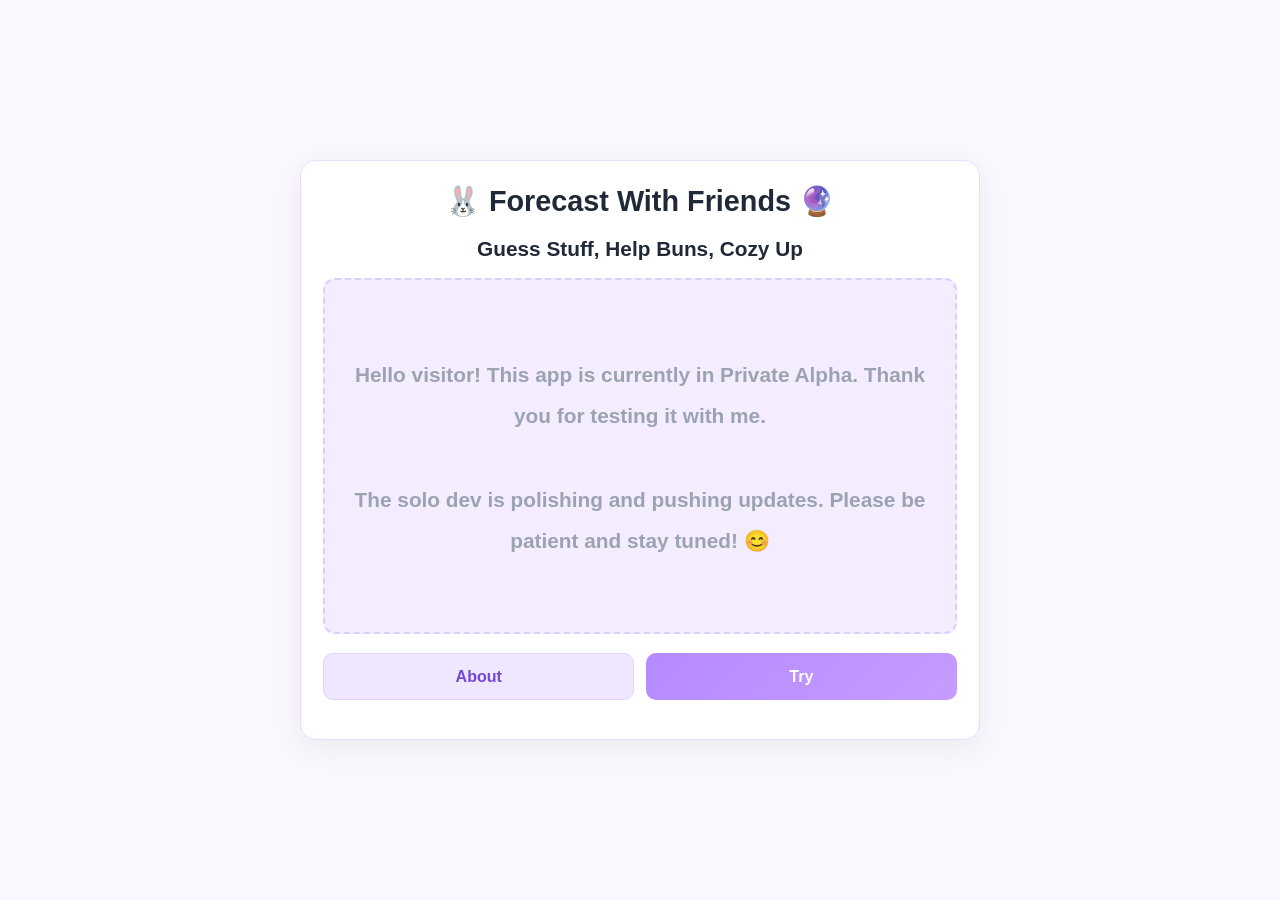
==== index.html @ 765ab9bd "Update title and headings for consistency" ====
<!DOCTYPE html>
<html lang="en">
<head>
  <meta charset="UTF-8" />
  <meta name="viewport" content="width=device-width, initial-scale=1.0" />
  <title> 🐰 Forecast With Friends 🔮 </title>
  <style>
    :root{
      --bg: #faf7ff;
      --card: #ffffff;
      --text: #1f2937;
      --muted: #6b7280;
      --accent: #b48aff;
      --accent-2: #c59cff;
      --border: #e9deff;
      --media-border: #dbcfff;
      --media-bg: #f3edff;
      --media-text: #9b73ff;
      --media-small: #8f6dff;
      --media-muted: #7759d1;
    }

    * { box-sizing: border-box; }

    body {
      margin: 0;
      min-height: 100vh;
      font-family: Arial, Helvetica, sans-serif;
      background: var(--bg);
      color: var(--text);
      display: flex;
      align-items: center;
      justify-content: center;
      padding: 1rem;
    }

    .page {
      width: min(680px, 100%);
      background: var(--card);
      border: 1px solid var(--border);
      border-radius: 16px;
      padding: 1.4rem;
      box-shadow: 0 8px 30px rgba(0,0,0,0.06);
    }

    h1 {
      margin: 0 0 1rem;
      text-align: center;
      font-size: 1.8rem;
      line-height: 1.25;
    }

    h2 {
      margin: 0 0 1rem;
      text-align: center;
      font-size: 1.3rem;
      line-height: 1.25;
    }

    .media-slot {
      margin: 0 auto 1.2rem;
      width: 100%;
      aspect-ratio: 16 / 9;
      border: 2px dashed var(--media-border);
      border-radius: 12px;
      background: var(--media-bg);
      display: flex;
      flex-direction: column;
      align-items: center;
      justify-content: center;
      text-align: center;
      padding: 1rem;
      color: var(--media-text);
      font-weight: 600;
      gap: 0.75rem;
    }

    #placeholderText {
      color: var(--media-small);
      font-weight: 600;
    }

    .learn-copy {
      display: none;
      text-align: center;
      color: var(--media-muted);
      line-height: 1.5;
      max-width: 100%;
    }

    .learn-copy.visible {
      display: block;
      animation: fadeIn .2s ease-out;
    }

    .hidden {
      display: none;
    }

    .actions {
      display: grid;
      grid-template-columns: 1fr 1fr;
      gap: 0.75rem;
      margin-bottom: 1rem;
    }

    #alphaNotice { text-align: center; font-size: 1.3rem; line-height: 2; }

    button {
      padding: 0.85rem 1rem;
      border: none;
      border-radius: 10px;
      font-weight: 700;
      cursor: pointer;
      font-size: 1rem;
    }

    #learnBtn {
      background: #efe6ff;
      color: #7446d6;
      border: 1px solid #dfd2ff;
    }

    #tryBtn {
      background: linear-gradient(135deg, var(--accent), var(--accent-2));
      color: white;
    }

    .muted {
      color: #9ca3af;
      margin: 0;
      line-height: 1.5;
      max-width: 36rem;
    }

    .status-note {
      display: block;
      margin-top: 0.25rem;
    }

    @keyframes fadeIn {
      from { opacity: 0; transform: translateY(-4px); }
      to { opacity: 1; transform: translateY(0); }
    }

    @media (max-width: 480px) {
      .actions {
        grid-template-columns: 1fr;
      }
      h1 { font-size: 1.45rem; }
      .media-slot { padding: 0.75rem; }
    }
  </style>
</head>
<body>
  <main class="page">
    <h1> 🐰 Forecast With Friends 🔮 </h1>
    <h2> Guess Stuff, Help Buns, Cozy Up </h2>

    <section class="media-slot" id="mediaSlot" aria-label="Media or info area">
      <small id="placeholderText" class="hidden">Image / animation placeholder</small>

      <div class="muted status-note" id="alphaNotice">
        <p> Hello visitor! This app is currently in Private Alpha. Thank you for testing it with me. <br>
        <br> The solo dev is polishing and pushing updates. Please be patient and stay tuned! 😊 </p>
      </div>
      <div id="learnPanel" class="learn-copy">
        <p> Save forecasts for different events and get shareable scores of your accuracy. <br>
          <br> Play this game to compete socially, win cute prizes, and build accurate forecasting skills. <br>
          <br> Click <strong> Try </strong> to make a 1st forecast & start your cozy FWF journey :)
        </p>
      </div>
    </section>

    <div class="actions">
      <button type="button" id="learnBtn">About</button>
      <button type="button" id="tryBtn">Try</button>
    </div>
  </main>

  <script>
    const learnBtn = document.getElementById("learnBtn");
    const tryBtn = document.getElementById("tryBtn");
    const learnPanel = document.getElementById("learnPanel");
    const placeholderText = document.getElementById("placeholderText");
    const alphaNotice = document.getElementById("alphaNotice");
    placeholderText.classList.add("hidden");
    alphaNotice.classList.remove("hidden");

    learnBtn.addEventListener("click", () => {
      const isShowing = learnPanel.classList.toggle("visible");
      placeholderText.classList.toggle("hidden", isShowing);
      alphaNotice.classList.toggle("hidden", isShowing);
      learnBtn.textContent = isShowing ? "Hide About" : "About";
    });

    tryBtn.addEventListener("click", () => {
      learnPanel.classList.remove("visible");
      placeholderText.classList.add("hidden");
      alphaNotice.classList.remove("hidden");
      learnBtn.textContent = "About";

      setTimeout(() => {
        window.location.href = "home";
      }, 100);
    });
  </script>
</body>
</html>
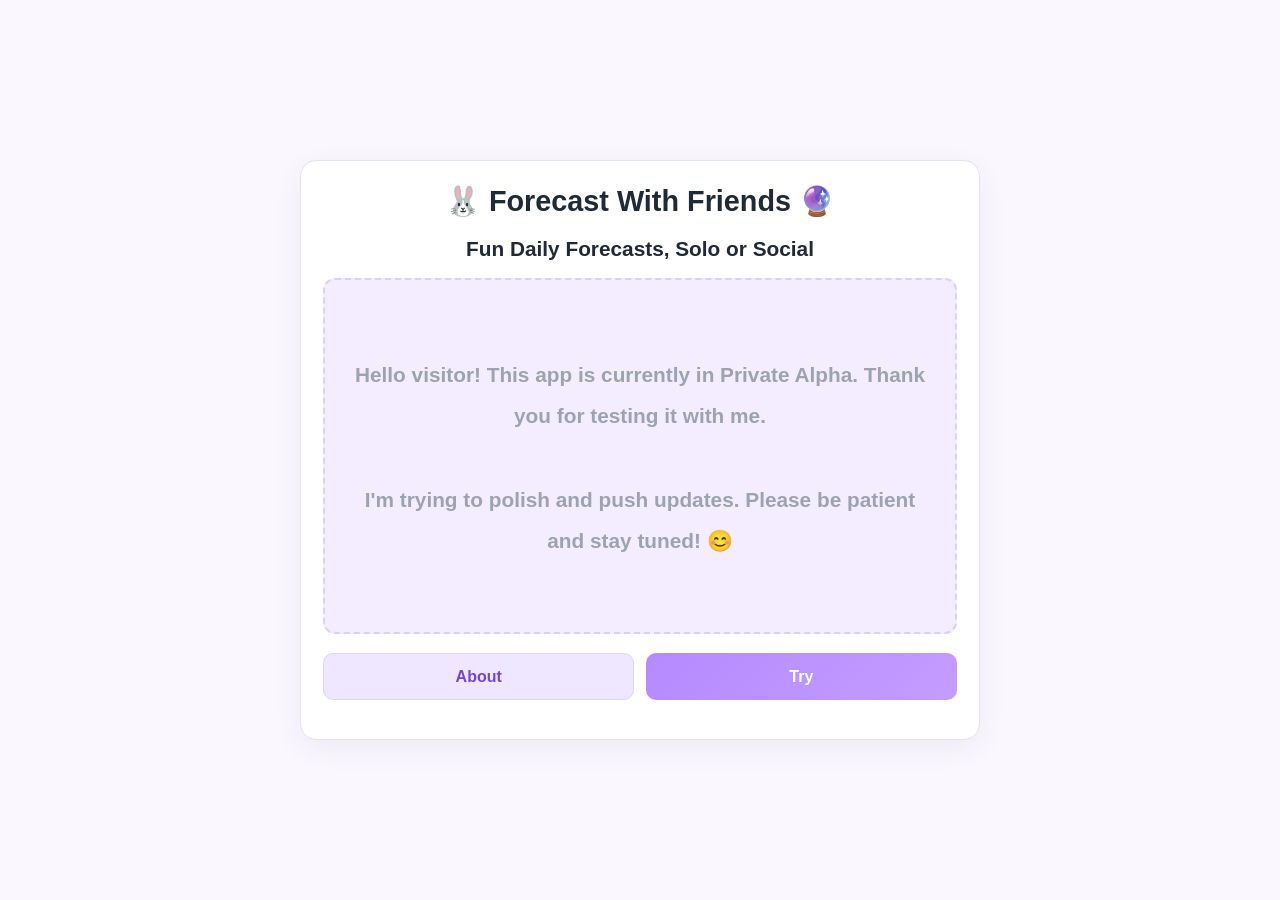
==== commit 45973831: "Update headings and improve messaging in index.html" ====
--- a/index.html
+++ b/index.html
@@ -155,19 +155,20 @@
 <body>
   <main class="page">
     <h1> 🐰 Forecast With Friends 🔮 </h1>
-    <h2> Guess Stuff, Help Buns, Cozy Up </h2>
+    <h2> Fun Daily Forecasts, Solo or Social </h2>
+    <!-- <h2> Guess Stuff, Help Buns, Cozy Up </h2> -->
 
     <section class="media-slot" id="mediaSlot" aria-label="Media or info area">
       <small id="placeholderText" class="hidden">Image / animation placeholder</small>
 
       <div class="muted status-note" id="alphaNotice">
         <p> Hello visitor! This app is currently in Private Alpha. Thank you for testing it with me. <br>
-        <br> The solo dev is polishing and pushing updates. Please be patient and stay tuned! 😊 </p>
+        <br> I'm trying to polish and push updates. Please be patient and stay tuned! 😊 </p>
       </div>
       <div id="learnPanel" class="learn-copy">
-        <p> Save forecasts for different events and get shareable scores of your accuracy. <br>
-          <br> Play this game to compete socially, win cute prizes, and build accurate forecasting skills. <br>
-          <br> Click <strong> Try </strong> to make a 1st forecast & start your cozy FWF journey :)
+        <p> Make forecasts for everyday events and get shareable scores of your accuracy. <br>
+          <br> Use this app to compete socially, win cute prizes, and build better forecasting skills. <br>
+          <br> Click <strong> Try </strong> to start your forecasting with friends journey :)
         </p>
       </div>
     </section>
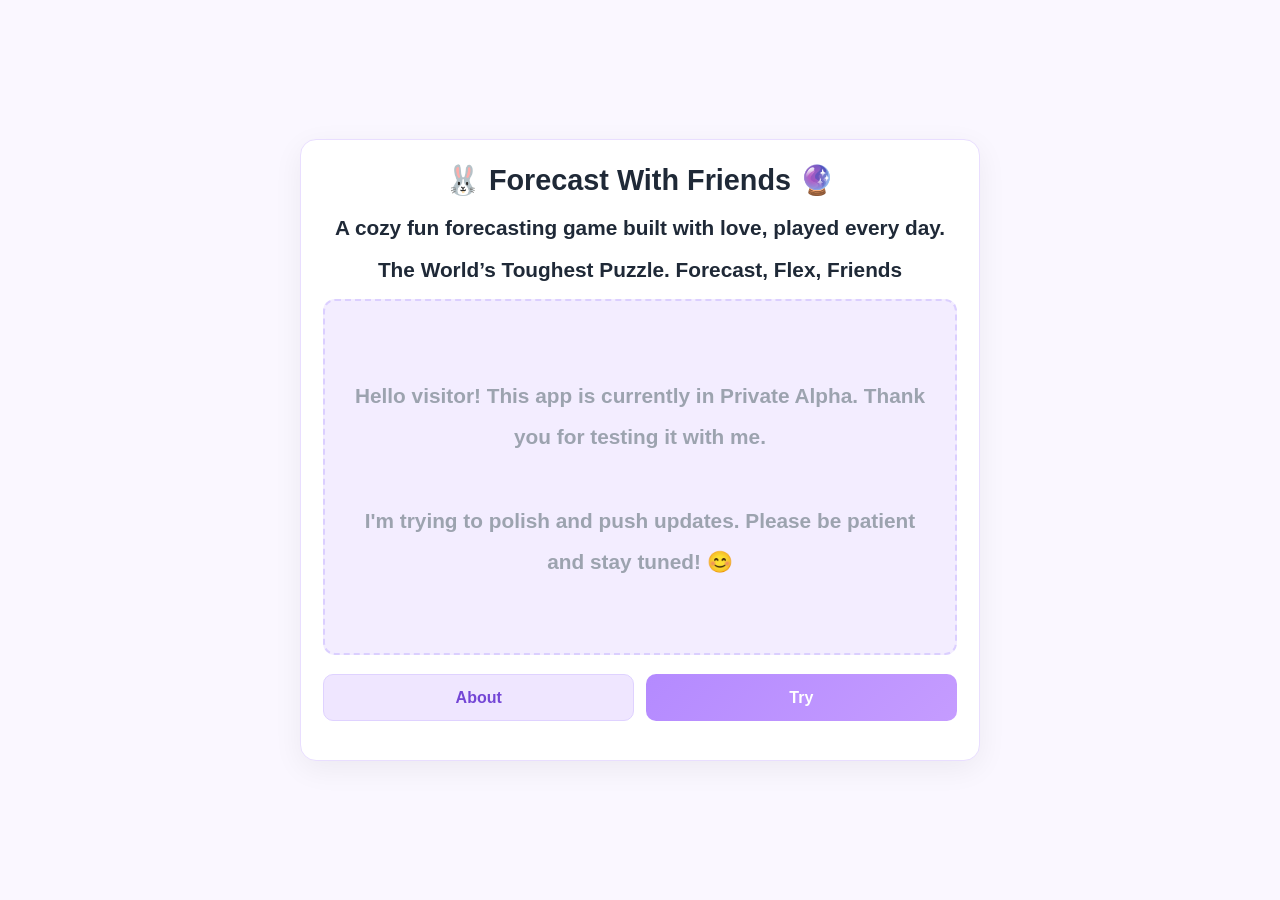
==== commit df6ac59b: "Update headings in index.html for clarity" ====
--- a/index.html
+++ b/index.html
@@ -155,8 +155,8 @@
 <body>
   <main class="page">
     <h1> 🐰 Forecast With Friends 🔮 </h1>
-    <h2> Fun Daily Forecasts, Solo or Social </h2>
-    <!-- <h2> Guess Stuff, Help Buns, Cozy Up </h2> -->
+    <h2> A cozy fun forecasting game built with love, played every day. </h2>
+    <h2> The World’s Toughest Puzzle. Forecast, Flex, Friends </h2>
 
     <section class="media-slot" id="mediaSlot" aria-label="Media or info area">
       <small id="placeholderText" class="hidden">Image / animation placeholder</small>
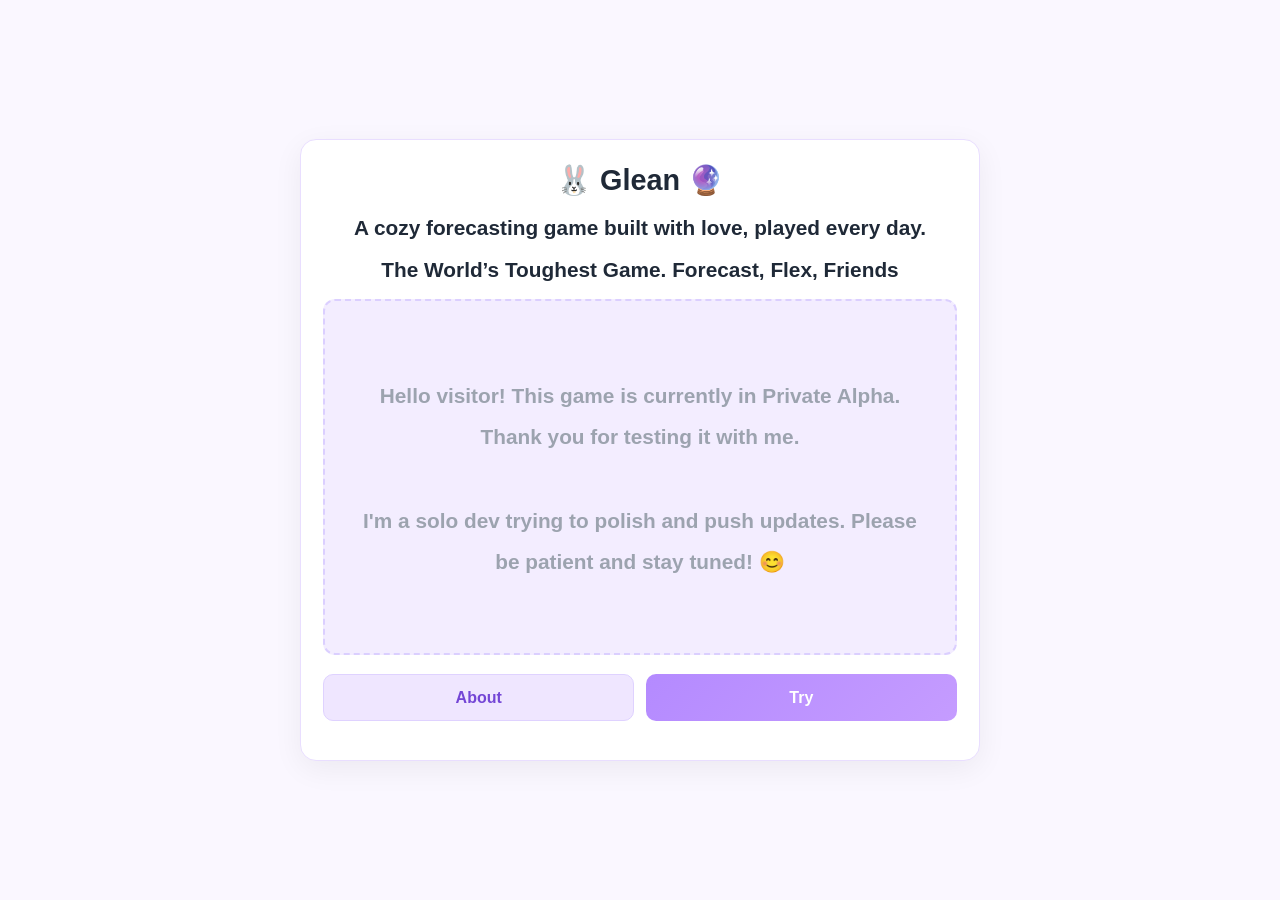
==== commit 759010da: "Rename app from 'Forecast With Friends' to 'Glean'" ====
--- a/index.html
+++ b/index.html
@@ -3,7 +3,7 @@
 <head>
   <meta charset="UTF-8" />
   <meta name="viewport" content="width=device-width, initial-scale=1.0" />
-  <title> 🐰 Forecast With Friends 🔮 </title>
+  <title> 🐰 Glean 🔮 </title>
   <style>
     :root{
       --bg: #faf7ff;
@@ -154,28 +154,28 @@
 </head>
 <body>
   <main class="page">
-    <h1> 🐰 Forecast With Friends 🔮 </h1>
-    <h2> A cozy fun forecasting game built with love, played every day. </h2>
-    <h2> The World’s Toughest Puzzle. Forecast, Flex, Friends </h2>
+    <h1> 🐰 Glean 🔮 </h1>
+    <h2> A cozy forecasting game built with love, played every day. </h2>
+    <h2> The World’s Toughest Game. Forecast, Flex, Friends </h2>
 
     <section class="media-slot" id="mediaSlot" aria-label="Media or info area">
       <small id="placeholderText" class="hidden">Image / animation placeholder</small>
 
       <div class="muted status-note" id="alphaNotice">
-        <p> Hello visitor! This app is currently in Private Alpha. Thank you for testing it with me. <br>
-        <br> I'm trying to polish and push updates. Please be patient and stay tuned! 😊 </p>
+        <p> Hello visitor! This game is currently in Private Alpha. Thank you for testing it with me. <br>
+        <br> I'm a solo dev trying to polish and push updates. Please be patient and stay tuned! 😊 </p>
       </div>
       <div id="learnPanel" class="learn-copy">
-        <p> Make forecasts for everyday events and get shareable scores of your accuracy. <br>
-          <br> Use this app to compete socially, win cute prizes, and build better forecasting skills. <br>
-          <br> Click <strong> Try </strong> to start your forecasting with friends journey :)
+        <p> Make forecasts for everyday events and get simple shareable scores of your accuracy. <br>
+          <br> Play this game to compete socially, win cute prizes, and build better forecasting skills. <br>
+          <br> Click <strong> Try </strong> to start your Glean forecasting journey :)
         </p>
       </div>
     </section>
 
     <div class="actions">
-      <button type="button" id="learnBtn">About</button>
-      <button type="button" id="tryBtn">Try</button>
+      <button type="button" id="learnBtn"> About </button>
+      <button type="button" id="tryBtn"> Try </button>
     </div>
   </main>
 
